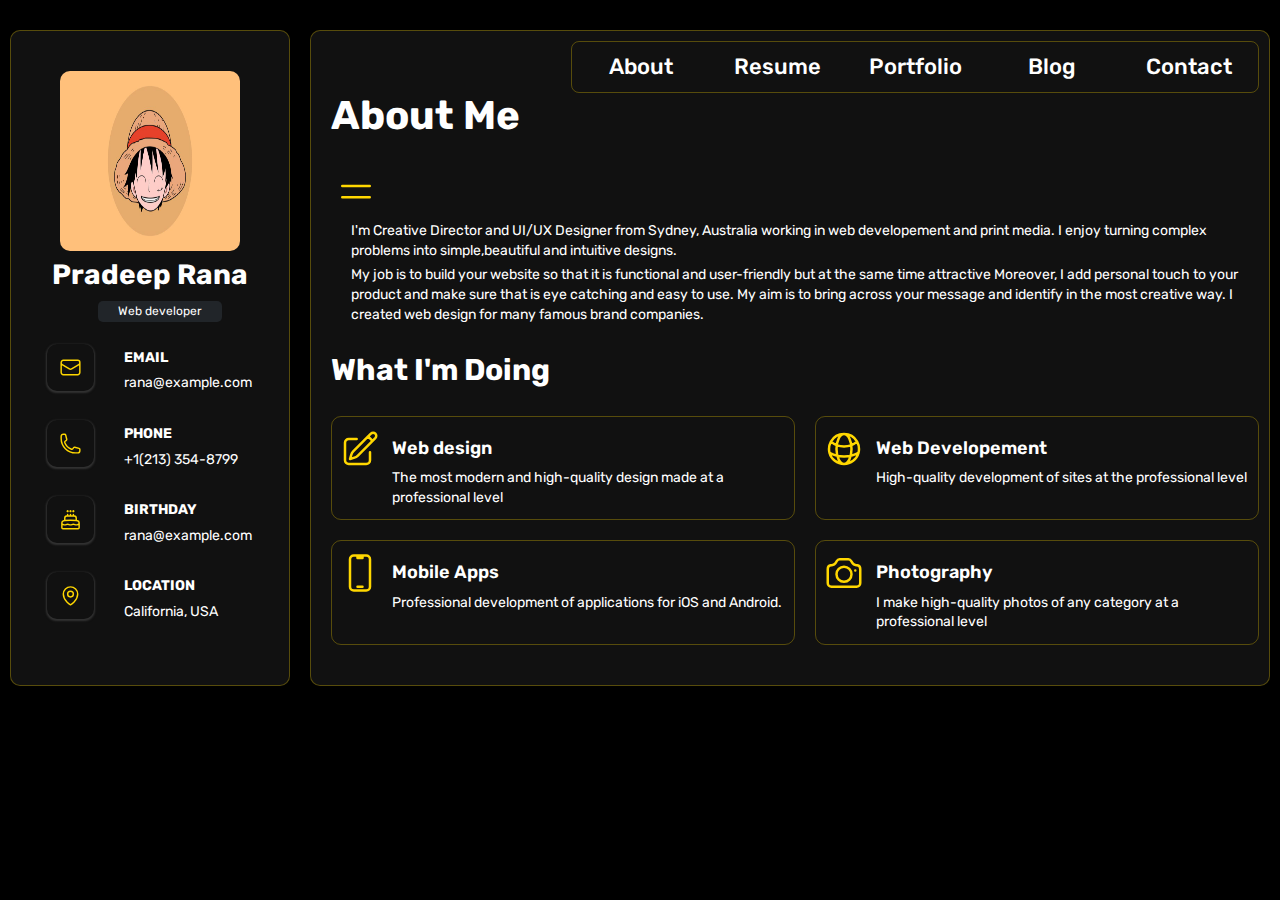
==== img/index.html @ 8206929a "Add files via upload" ====
<!DOCTYPE html>
<html lang="en">
  <head>
    <meta charset="UTF-8" />
    <meta name="viewport" content="width=device-width, initial-scale=1.0" />
    <title>My Resume</title>
    <link rel="stylesheet" href="style.css" />
    <link
      href="https://fonts.googleapis.com/css2?family=Inter:wght@200&family=Rubik:ital,wght@0,400;0,700;1,600;1,700&display=swap"
      rel="stylesheet"
    />
  </head>
  <body>
    <main class="flex-main">
      <div class="width">
        <div class="profile-detail">
          <img src="profilepic.jpg" alt="profile picture" class="profilepic" />

          <h3 class="my-name">Pradeep Rana</h3>
          <p>Web developer</p>
        </div>
        <div class="copy">
          <div class="flex-main-2">
            <svg
              xmlns="http://www.w3.org/2000/svg"
              fill="none"
              viewBox="0 0 24 24"
              stroke-width="1.5"
              stroke="currentColor"
              class="svg-about"
            >
              <path
                stroke-linecap="round"
                stroke-linejoin="round"
                d="M21.75 6.75v10.5a2.25 2.25 0 01-2.25 2.25h-15a2.25 2.25 0 01-2.25-2.25V6.75m19.5 0A2.25 2.25 0 0019.5 4.5h-15a2.25 2.25 0 00-2.25 2.25m19.5 0v.243a2.25 2.25 0 01-1.07 1.916l-7.5 4.615a2.25 2.25 0 01-2.36 0L3.32 8.91a2.25 2.25 0 01-1.07-1.916V6.75"
              />
            </svg>

            <div>
              <p class="str"><strong>EMAIL</strong></p>
              <p class="str">rana@example.com</p>
            </div>
          </div>
          <div class="flex-main-2">
            <svg
              xmlns="http://www.w3.org/2000/svg"
              fill="none"
              viewBox="0 0 24 24"
              stroke-width="1.5"
              stroke="currentColor"
              class="svg-about"
            >
              <path
                stroke-linecap="round"
                stroke-linejoin="round"
                d="M2.25 6.75c0 8.284 6.716 15 15 15h2.25a2.25 2.25 0 002.25-2.25v-1.372c0-.516-.351-.966-.852-1.091l-4.423-1.106c-.44-.11-.902.055-1.173.417l-.97 1.293c-.282.376-.769.542-1.21.38a12.035 12.035 0 01-7.143-7.143c-.162-.441.004-.928.38-1.21l1.293-.97c.363-.271.527-.734.417-1.173L6.963 3.102a1.125 1.125 0 00-1.091-.852H4.5A2.25 2.25 0 002.25 4.5v2.25z"
              />
            </svg>

            <div>
              <p class="str"><strong> PHONE</strong></p>
              <p class="str">+1(213) 354-8799</p>
            </div>
          </div>
          <div class="flex-main-2">
            <svg
              xmlns="http://www.w3.org/2000/svg"
              fill="none"
              viewBox="0 0 24 24"
              stroke-width="1.5"
              stroke="currentColor"
              class="svg-about"
            >
              <path
                stroke-linecap="round"
                stroke-linejoin="round"
                d="M12 8.25v-1.5m0 1.5c-1.355 0-2.697.056-4.024.166C6.845 8.51 6 9.473 6 10.608v2.513m6-4.87c1.355 0 2.697.055 4.024.165C17.155 8.51 18 9.473 18 10.608v2.513m-3-4.87v-1.5m-6 1.5v-1.5m12 9.75l-1.5.75a3.354 3.354 0 01-3 0 3.354 3.354 0 00-3 0 3.354 3.354 0 01-3 0 3.354 3.354 0 00-3 0 3.354 3.354 0 01-3 0L3 16.5m15-3.38a48.474 48.474 0 00-6-.37c-2.032 0-4.034.125-6 .37m12 0c.39.049.777.102 1.163.16 1.07.16 1.837 1.094 1.837 2.175v5.17c0 .62-.504 1.124-1.125 1.124H4.125A1.125 1.125 0 013 20.625v-5.17c0-1.08.768-2.014 1.837-2.174A47.78 47.78 0 016 13.12M12.265 3.11a.375.375 0 11-.53 0L12 2.845l.265.265zm-3 0a.375.375 0 11-.53 0L9 2.845l.265.265zm6 0a.375.375 0 11-.53 0L15 2.845l.265.265z"
              />
            </svg>

            <div>
              <p class="str"><strong>BIRTHDAY</strong></p>
              <p class="str">rana@example.com</p>
            </div>
          </div>
          <div class="flex-main-2">
            <svg
              xmlns="http://www.w3.org/2000/svg"
              fill="none"
              viewBox="0 0 24 24"
              stroke-width="1.5"
              stroke="currentColor"
              class="svg-about"
            >
              <path
                stroke-linecap="round"
                stroke-linejoin="round"
                d="M15 10.5a3 3 0 11-6 0 3 3 0 016 0z"
              />
              <path
                stroke-linecap="round"
                stroke-linejoin="round"
                d="M19.5 10.5c0 7.142-7.5 11.25-7.5 11.25S4.5 17.642 4.5 10.5a7.5 7.5 0 1115 0z"
              />
            </svg>

            <div>
              <p class="str"><strong>LOCATION</strong></p>
              <p class="str">California, USA</p>
            </div>
          </div>
        </div>
      </div>
      <div class="nav">
        <div class="navg">
          <div class="about">
            <h1>About Me</h1>
          </div>
          <div class="navigation">
            <a href="index.html">About</a>
            <a href="resume.html">Resume</a>
            <a href="port.html">Portfolio</a>
            <a href="blog.html">Blog</a>
            <a href="contact.html">Contact</a>
          </div>
        </div>
        <svg
          xmlns="http://www.w3.org/2000/svg"
          fill="none"
          viewBox="0 0 24 24"
          stroke-width="1.5"
          stroke="currentColor"
          class="dash"
        >
          <path
            stroke-linecap="round"
            stroke-linejoin="round"
            d="M3.75 9h16.5m-16.5 6.75h16.5"
          />
        </svg>
        <div class="desc-ab">
          <p>
            I'm Creative Director and UI/UX Designer from Sydney, Australia
            working in web developement and print media. I enjoy turning complex
            problems into simple,beautiful and intuitive designs.
          </p>

          <p>
            My job is to build your website so that it is functional and
            user-friendly but at the same time attractive Moreover, I add
            personal touch to your product and make sure that is eye catching
            and easy to use. My aim is to bring across your message and identify
            in the most creative way. I created web design for many famous brand
            companies.
          </p>
          <h2>What I'm Doing</h2>
          <div class="agrid">
            <div class="agrid-2">
              <svg
                xmlns="http://www.w3.org/2000/svg"
                fill="none"
                viewBox="0 0 24 24"
                stroke-width="1.5"
                stroke="currentColor"
                class="svg-me"
              >
                <path
                  stroke-linecap="round"
                  stroke-linejoin="round"
                  d="M16.862 4.487l1.687-1.688a1.875 1.875 0 112.652 2.652L10.582 16.07a4.5 4.5 0 01-1.897 1.13L6 18l.8-2.685a4.5 4.5 0 011.13-1.897l8.932-8.931zm0 0L19.5 7.125M18 14v4.75A2.25 2.25 0 0115.75 21H5.25A2.25 2.25 0 013 18.75V8.25A2.25 2.25 0 015.25 6H10"
                />
              </svg>

              <div>
                <h5>Web design</h5>
                <p>
                  The most modern and high-quality design made at a professional
                  level
                </p>
              </div>
            </div>

            <div class="agrid-2">
              <svg
                xmlns="http://www.w3.org/2000/svg"
                fill="none"
                viewBox="0 0 24 24"
                stroke-width="1.5"
                stroke="currentColor"
                class="svg-me"
              >
                <path
                  stroke-linecap="round"
                  stroke-linejoin="round"
                  d="M12 21a9.004 9.004 0 008.716-6.747M12 21a9.004 9.004 0 01-8.716-6.747M12 21c2.485 0 4.5-4.03 4.5-9S14.485 3 12 3m0 18c-2.485 0-4.5-4.03-4.5-9S9.515 3 12 3m0 0a8.997 8.997 0 017.843 4.582M12 3a8.997 8.997 0 00-7.843 4.582m15.686 0A11.953 11.953 0 0112 10.5c-2.998 0-5.74-1.1-7.843-2.918m15.686 0A8.959 8.959 0 0121 12c0 .778-.099 1.533-.284 2.253m0 0A17.919 17.919 0 0112 16.5c-3.162 0-6.133-.815-8.716-2.247m0 0A9.015 9.015 0 013 12c0-1.605.42-3.113 1.157-4.418"
                />
              </svg>

              <div>
                <h5>Web Developement</h5>
                <p>
                  High-quality development of sites at the professional level
                </p>
              </div>
            </div>

            <div class="agrid-2">
              <svg
                xmlns="http://www.w3.org/2000/svg"
                fill="none"
                viewBox="0 0 24 24"
                stroke-width="1.5"
                stroke="currentColor"
                class="svg-me"
              >
                <path
                  stroke-linecap="round"
                  stroke-linejoin="round"
                  d="M10.5 1.5H8.25A2.25 2.25 0 006 3.75v16.5a2.25 2.25 0 002.25 2.25h7.5A2.25 2.25 0 0018 20.25V3.75a2.25 2.25 0 00-2.25-2.25H13.5m-3 0V3h3V1.5m-3 0h3m-3 18.75h3"
                />
              </svg>

              <div>
                <h5>Mobile Apps</h5>
                <p>
                  Professional development of applications for iOS and Android.
                </p>
              </div>
            </div>

            <div class="agrid-2">
              <svg
                xmlns="http://www.w3.org/2000/svg"
                fill="none"
                viewBox="0 0 24 24"
                stroke-width="1.5"
                stroke="currentColor"
                class="svg-me"
              >
                <path
                  stroke-linecap="round"
                  stroke-linejoin="round"
                  d="M6.827 6.175A2.31 2.31 0 015.186 7.23c-.38.054-.757.112-1.134.175C2.999 7.58 2.25 8.507 2.25 9.574V18a2.25 2.25 0 002.25 2.25h15A2.25 2.25 0 0021.75 18V9.574c0-1.067-.75-1.994-1.802-2.169a47.865 47.865 0 00-1.134-.175 2.31 2.31 0 01-1.64-1.055l-.822-1.316a2.192 2.192 0 00-1.736-1.039 48.774 48.774 0 00-5.232 0 2.192 2.192 0 00-1.736 1.039l-.821 1.316z"
                />
                <path
                  stroke-linecap="round"
                  stroke-linejoin="round"
                  d="M16.5 12.75a4.5 4.5 0 11-9 0 4.5 4.5 0 019 0zM18.75 10.5h.008v.008h-.008V10.5z"
                />
              </svg>

              <div>
                <h5>Photography</h5>
                <p>
                  I make high-quality photos of any category at a professional
                  level
                </p>
              </div>
            </div>
          </div>
        </div>
      </div>
    </main>
  </body>
</html>
---- img/style.css ----
html {
  font-size: 10px;

  font-family: Rubik;
  /* background-color: black; */
}
body {
  margin: 0rem;
  padding: 0rem;
  background-color: black;
  line-height: 1.4;
}
h1 {
  font-size: 4rem;
}
h2 {
  font-size: 3rem;
}
h5 {
  font-weight: 600;
  margin: 0.7rem 0rem;
  font-size: 1.8rem;
}
h3 {
  font-size: 2.2rem;
}
h6 {
  font-size: 1.1rem;
  font-weight: 500;
}

.svg-about {
  height: 2.3rem;
  width: 2.3rem;

  padding: 1.2rem 1.2rem;
  border-radius: 10px;
  box-shadow: 0px 1px 2px 1px #333;
  color: gold;
  background-color: #111;
}
.dash {
  height: 4rem;
  width: 5rem;
  color: gold;
}
.svg-me {
  height: 4rem;
  width: 4rem;
  color: gold;
}

.profilepic {
  width: 18rem;
  height: 18rem;
  border-radius: 10px;
  justify-items: center;
}
.flex-main-2 {
  display: flex;
  gap: 1rem;
  justify-items: center;
  align-items: center;
  margin-left: 1.6rem;
}

.flex-main {
  display: flex;
  margin-top: 3rem;
  gap: 2rem;

  font-size: 1.4rem;
  color: white;
}
.width {
  width: 20%;
  background-color: #111;
  padding: 4rem 2rem;
  margin-left: 1rem;
  border-radius: 10px;
  border: solid 1px rgba(255, 217, 0, 0.295);
}
.nav {
  width: 78%;
  background-color: #111;
  border: solid 1px rgba(255, 217, 0, 0.295);
  padding: 1rem 1rem 0rem 2rem;
  margin-right: 1rem;
  border-radius: 10px;
}
.navg {
  display: flex;
  width: 100%;
}
.profile-detail {
  display: flex;
  flex-direction: column;
  align-items: center;
}
.my-name {
  font-size: 2.8rem;
  font-weight: 700;
  line-height: 1;
  margin: 1rem auto;
}
.profile-detail p {
  font-size: 1.2rem;
  padding: 0.2rem 2rem;
  background-color: #212529;
  border-radius: 5px;
  margin-top: 0.2rem;
}
.str {
  margin-bottom: 0px;
  margin-top: 6px;
}
.copy {
  display: flex;
  flex-direction: column;
  gap: 2.5rem;
  margin-top: 2rem;
}
.navigation {
  height: 5rem;
  display: block;
  display: flex;
  width: 100%;
  align-items: center;
  justify-items: center;
  border: solid 1px rgba(255, 217, 0, 0.295);
  border-radius: 8px;
}

.navigation a {
  width: 100%;
  text-align: center;
  padding: 1rem;
  text-decoration: none;
  font-size: 2.2rem;
  font-weight: 501;
  color: white;
}
.navigation a:hover,
.navigation a:active {
  color: gold;
  font-size: 2.21rem;
  transition: all 0.3s;
}
.about {
  width: 35%;

  margin-top: 2rem;
  font-size: 2.8rem;
  text-align: left;
}
.agrid {
  display: grid;
  grid-template-columns: 50% auto;
  gap: 2rem;
  margin-bottom: 4rem;
}
.agrid-2 {
  display: grid;
  grid-template-columns: 5.2rem auto;

  border: solid 1px rgba(255, 217, 0, 0.295);
  padding: 1.2rem 0.8rem;
  border-radius: 1rem;
}
.agrid-2 p {
  margin: 0;
}
/* portfolio code */
.flex-filter {
  display: flex;
  gap: 2rem;
  margin-left: 3rem;
  margin-bottom: 3rem;
}
.flex-filter p:first-child {
  color: gold;
}
.port-img {
  height: 12em;
  border-radius: 10px;
  margin-bottom: 2rem;
  box-shadow: 0px 5px 8px 1px #141414;
}
.port-img:hover {
  transform: scale(1.03);
  transition: all 0.6s;
}
.port-all p {
  padding-left: 1rem;
  margin-bottom: 0;
  margin-top: 0;
  overflow: hidden;
}
.port-all {
  margin-bottom: 4rem;
}
.grid-port {
  display: grid;
  grid-template-columns: 33.33% 33.33% 33.33%;
  gap: 1rem;
  padding-left: 3rem;
}

/* 


contact  */

.map img {
  width: 100rem;
  height: 30rem;

  border-radius: 10px;
  margin: 1rem 1rem 2rem 0rem;
}
.form {
  display: grid;
  grid-template-columns: 1fr 1fr;
  gap: 2rem;
}
.msg {
  grid-column: 1/-1;
}
.msg1 {
  width: 96%;
  height: 4rem;

  border-radius: 8px;

  border: solid 1px rgba(255, 217, 0, 0.295);
  background-color: #212529;
}

.namect {
  width: 91%;
  border-radius: 8px;
  height: 4rem;
  border: solid 1px rgba(255, 217, 0, 0.295);
  background-color: #212529;
}
.btn {
  width: 14rem;
  height: 4rem;
  font-size: 2.5rem;
  font-weight: 600;
  text-align: center;
  margin: 4rem 0rem;
  border-radius: 1rem;
  color: white;
  background-color: rgba(255, 217, 0, 0.801);

  border: solid 1px rgba(255, 217, 0, 0.295);
}
.btn:hover {
  background-color: black;
  color: gold;
  transition: all 0.3s;
  cursor: pointer;
}

/* blog */

.grid-blog {
  display: grid;
  grid-template-columns: 1fr 1fr;
  gap: 1rem;
}
.blog img {
  width: 100%;
  margin-bottom: 0;
  border-radius: 1rem;
}
.blog {
  margin: 2rem;
  border-radius: 1rem;
  padding-bottom: 3rem;
  box-shadow: 0px 1px 40px 1px #222;
}
.blog h3,
p,
h6 {
  margin-top: 0.5rem;
  margin-bottom: 0;
  margin-left: 2rem;
}
.blog h3 {
  margin-top: 2rem;
}

.blog:hover,
.blog:active {
  transform: scale(1.02);
  color: gold;
  transition: all 0.4s;
  cursor: pointer;
}
/* resum */

.svgr {
  height: 4rem;
  width: 4rem;
  border-radius: 35%;
  background-color: #111;
  padding: 10px;
  color: gold;
  box-shadow: 1px 2px 3px #333;
}
.flex-re {
  display: grid;
  grid-template-columns: 6% 1fr;
  align-items: center;
  gap: 2rem;
  margin-top: 2rem;
}
.uni {
  margin-left: 7.5rem;
}
.uni h6 {
  color: gold;
}
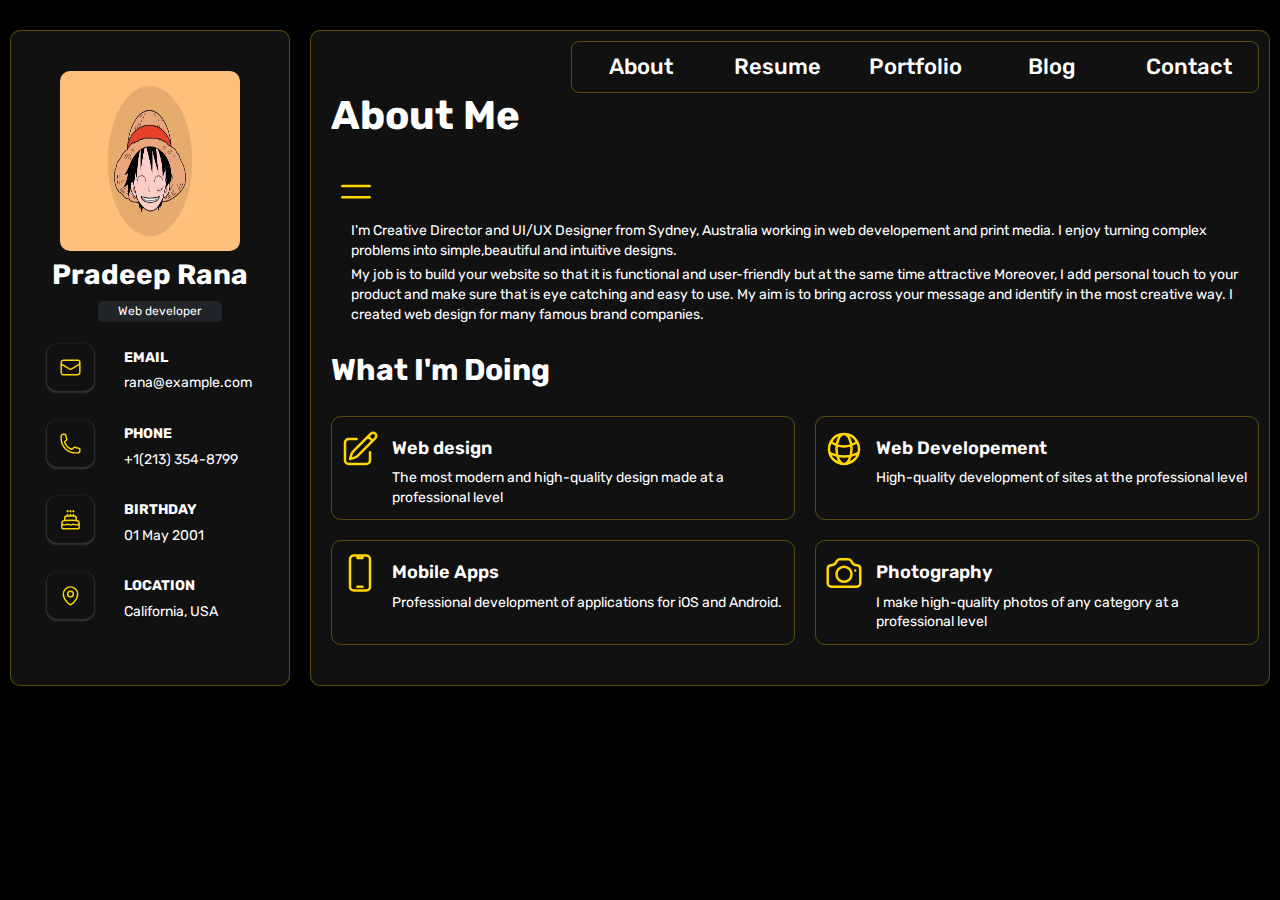
==== commit 74085713: "Update index.html" ====
--- a/img/index.html
+++ b/img/index.html
@@ -80,7 +80,7 @@
 
             <div>
               <p class="str"><strong>BIRTHDAY</strong></p>
-              <p class="str">rana@example.com</p>
+              <p class="str">01 May 2001</p>
             </div>
           </div>
           <div class="flex-main-2">
--- a/img/style.css
+++ b/img/style.css
@@ -212,7 +212,7 @@
 contact  */
 
 .map img {
-  width: 100rem;
+  width: 94rem;
   height: 30rem;
 
   border-radius: 10px;
